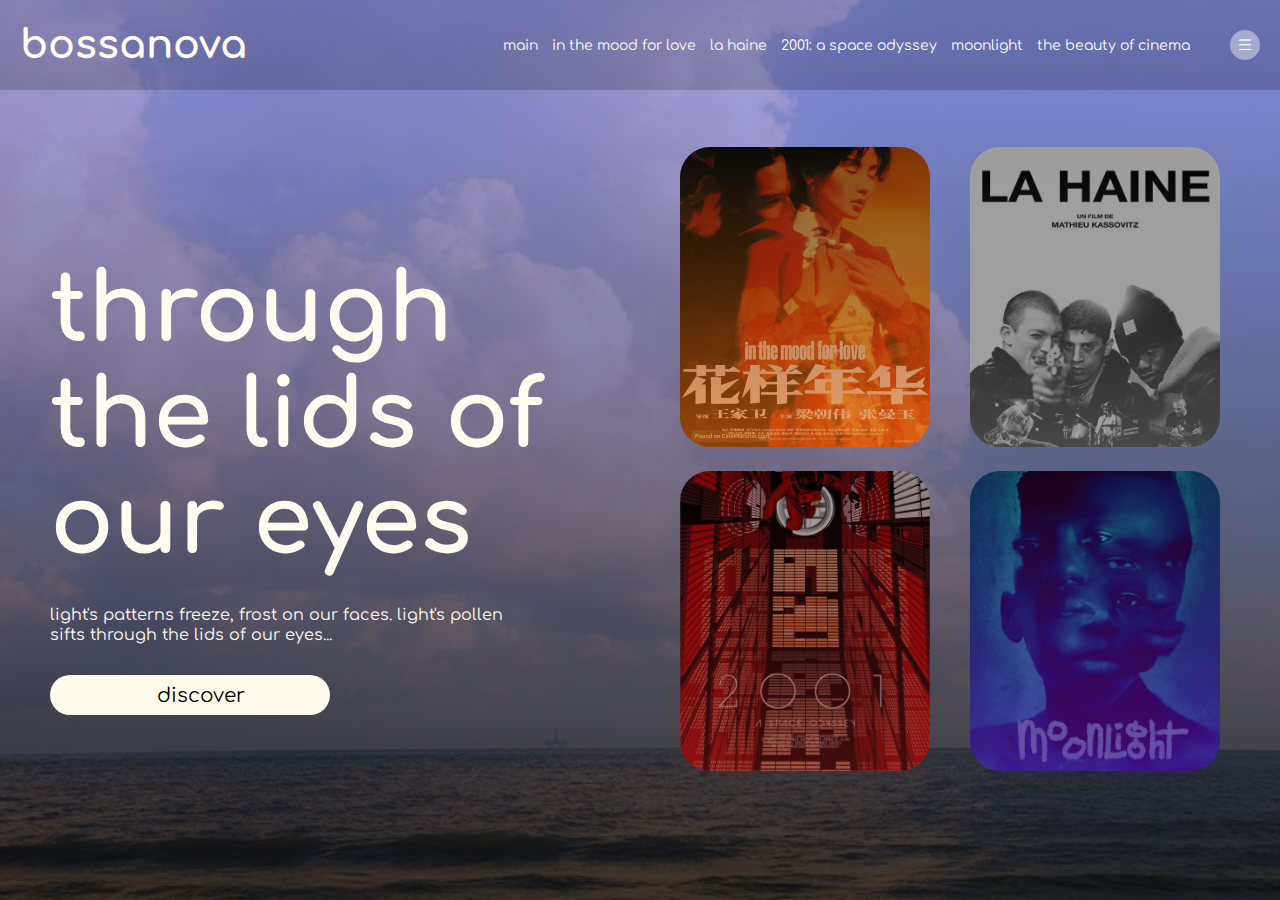
==== index.html @ d777b1a2 "pruebona" ====
<!DOCTYPE html>
<html lang="en">
<head>
    <meta charset="UTF-8">
    <meta http-equiv="X-UA-Compatible" content="IE=edge">
    <meta name="viewport" content="width=device-width, initial-scale=1.0">
    <link rel="stylesheet" href="./estilos/style.css">
    <title>main</title>
</head>
<body>
    
     <div class="container">
        <div class="navbar">
            <h1 class="logotipo">bossanova</h1>
            <nav>
                <ul class="items">
                    <li><a href="./index.html">main</a></li>
                    <li><a href="./subpáginas/in-the-mood-for-love.html">in the mood for love</a></li>
                    <li><a href="./subpáginas/la-haine.html">la haine</a></li>
                    <li><a href="./subpáginas/2001-a-space-odyssey.html">2001: a space odyssey</a></li>
                    <li><a href="./subpáginas/moonlight.html">moonlight</a></li>
                    <li><a href="./subpáginas/the-beauty-of-cinema.html">the beauty of cinema</a></li>
                </ul>
            </nav>
            <img src="./multimedia/menu.png" class="menu-icon">
        </div>

        <div class="row">
            <div class="column">
                <h2>through the lids of our eyes</h2>
                <p class="first-verse">
                    light's patterns freeze, 
                    frost on our faces.
                    light's pollen sifts
                    through the lids of our eyes...
                </p>
                <button type="button"><a class="button" href="./subpáginas/página-5.html">discover</a></button>
            </div>
            <div class="columna">
                <div>
                    <a class="movie-card card1" href="./subpáginas/in-the-mood-for-love.html"></a> 
                </div>   
                <div>
                    <a class="movie-card card2" href="./subpáginas/la-haine.html"></a> 
                </div>   
                <div>
                    <a class="movie-card card3" href="./subpáginas/2001-a-space-odyssey.html"></a> 
                </div>   
                <div>
                    <a class="movie-card card4" href="./subpáginas/moonlight.html"></a> 
                </div> 
            </div>
        </div>
     </div>    
     <section></section>
</body>
</html>
---- estilos/style.css ----
@import url('https://fonts.googleapis.com/css2?family=Cabin:wght@500&family=Comfortaa:wght@600;700&display=swap');
@import url('https://fonts.googleapis.com/css2?family=Alexandria:wght@900&family=Oswald:wght@500&family=Playfair+Display&display=swap');

*{
    padding: 0;
    margin: 0;
    ;
 }

.container {
  width: 100%;
  height: 100vh;
  background-image: linear-gradient(rgba(130, 134, 240, 0.676),rgba(0, 0, 0, 0.7)), url(../multimedia/inicio.jpg);
  background-position: center;
  background-size: cover;
  box-sizing: border-box;
  font-family: Comfortaa, cursive;
}

/*header principal*/
.navbar {
    align-items: center;
    display: flex;
    height: 90px;
    background-color: rgba(9, 9, 10, 0.194);
    width: 100%;
}   

.logotipo {
    cursor: pointer;
    text-decoration: none;
    color:rgb(255, 252, 239);
    font-weight: bold;
    font-size: 40px;
    margin-left: 20px;
}    

.menu-icon {
    width: 30px;
    cursor: pointer;
    margin-left: 40px;
    margin-right: 20px;
}    

nav {
    flex: 1;
    text-align: right;
}    

.items, li {
    margin-left: 10px;
    list-style: none;
    display: inline-block;
}    

.items, li, a {
    text-decoration: none;
    color:rgb(255, 252, 239);
    font-size: 14px;
    cursor: pointer;
}    

.row {
    display: flex;
    align-items: center;
    height: 68%;
    
}

.column {
    flex-basis: 50%;  
    padding-top: 130px; 
}

.columna {
    flex-basis: 50%;
    display: flex;
    flex-direction: row;
    flex-wrap: wrap; 
    padding-top: 130px; 
    margin-left: 40px;
}

.first-verse {
    display: flex;
    flex-basis: 10%; 
    font-size: 16px;
    color:rgb(255, 252, 239); 
    line-height: 20px; 
    padding-right: 100px;
    padding-left: 8%;
}

h2 {
    font-size: 95px;
    color:rgb(255, 252, 239);
    padding-bottom: 30px;
    padding-top: 50px;
    padding-right: 30px;
    padding-left: 8%;
}

button, .button {
    width: 280px;
    height: 40px;
    color: rgb(0, 0, 0);
    font-size: 20px;
    background-color: rgb(255, 250, 234);
    border: 0px;
    border-radius: 40px;
    outline: none;
    margin-top: 30px;
    cursor: pointer;
    font-family: Comfortaa, cursive;
    margin-left: 8%;
}

.movie-card {
   width: 250px;
   height: 300px;
   display: inline-block;
   border-radius: 30px;
   padding: 15px 25px;
   box-sizing: border-box;
   cursor: pointer;
   margin: 10px 20px;
   background-image: url(../multimedia/inthemoddforlove.jpg);
   background-position: center bottom;
   background-size: cover;
   transition: transform 0.5s;
}

.card1 {
    background-image: linear-gradient(rgba(0, 0, 0, 0.379),rgba(255, 111, 0, 0.53)), url(../multimedia/inthemoddforlove.jpg);
}

.card2 {
    background-image: linear-gradient(rgba(0, 0, 0, 0.379),rgba(110, 110, 110, 0.651)),   url(../multimedia/lhaine.jpg);
}

.card3 {
    background-image: linear-gradient(rgba(0, 0, 0, 0.379),rgba(119, 23, 23, 0.553)),  url(../multimedia/2001.jpg)
}

.card4 {
    background-image: linear-gradient(rgba(0, 0, 0, 0.379),rgba(76, 12, 144, 0.694)), url(../multimedia/moonlight.jpg);
}

.movie-card:hover {
    transform: translateY(-15px);
}

.container__itmfl {
    width: 100%;
    height: 100vh;
    background-image: linear-gradient(rgba(56, 209, 117, 0.959),rgba(0, 0, 0, 0.7)), url(../multimedia/inicio.jpg);
    background-position: center;
    background-size: cover;
    padding-left: 8%;
    padding-right: 8%;
    box-sizing: border-box;
    font-family: Comfortaa, cursive;
}

  /*header secundario*/
.navbar__secondary {
    align-items: center;
    display: flex;
    height: 90px;
    background-color: rgb(40, 40, 40);
    width: 100%;
    height: 90px;
    width: 100%;
    position: relative;
    font-family: Comfortaa, cursive;
}

  /*estructura in the mood for love*/
.container_itmfl {
   background: rgba(213,113,22,255);
   background: linear-gradient(90deg, rgba(213,113,22,255) 10%, rgba(170,0,3,255) 100%);
   height: 750px;
   width: 100%;
}

.text {
    font-family: Playfair Display, serif;
    margin-left: 600px;
    position: relative;
}

.studio-presents1 {
    color: rgb(40, 40, 40);
    position: relative;
    display: inline-block;
    writing-mode: vertical-lr;
    transform: rotate(-180deg);
    position: relative;
    margin-bottom: 475px;
}


.movie-title {
    color: rgb(40, 40, 40);
    font-size: 52px;
    position: relative;
    display: inline-block;
    writing-mode: vertical-lr;
    transform: rotate(-180deg);
    position: relative;
    margin-top: 5px;
}

.text .img {
    width: 690px;
    height: 400px;
    position: relative;
    top: 0;
    right: 0;
}

.info {
    display: flex;
    justify-content: space-evenly;
    margin-top: 30px;
}

.writtenby {
    display: inline-block;
    font-family: 'Times New Roman', Times, serif;
    margin-top: 3px;
    padding: 0px 15px;
}

.answer1 {
    display: inline-block;
    font-family: Oswald, sans-serif;
}
 
.directedby {
    display: inline-block;
    font-family: 'Times New Roman', Times, serif;
    margin-top: 3px;
    padding: 0px 15px;
}

.answer2 {
    display: inline-block;
    font-family: Oswald, sans-serif;
}

.country {
    display: inline-block;
    font-family: 'Times New Roman', Times, serif;
    margin-top: 3px;
    padding: 0px 15px;
}

.answer3 {
    display: inline-block;
    font-family: Oswald, sans-serif;
}

.genre {
    display: inline-block;
    font-family: 'Times New Roman', Times, serif;
    margin-top: 3px;
    padding: 0px 15px;
}

.answer4 {
    display: inline-block;
    font-family: Oswald, sans-serif;
}

.runningtime {
    display: inline-block;
    font-family: 'Times New Roman', Times, serif;
    margin-top: 3px;
    padding: 0px 15px;
}

.answer5 {
    display: inline-block;
    font-family: Oswald, sans-serif;
}

/*footer*/

.footer {
    background-color: rgb(40, 40, 40);
    height: 90px;
    width: 1423px;
    font-family: Comfortaa, cursive;
    color: rgba(255,250,234,1);
    display: flex;
    justify-content: space-between;
    align-items: flex-end;
}


h4 {
    display: inline-block;
    padding-bottom: 20px;
    margin-left: 20px;
    margin-right: 20px;
}

/*estructura la haine*/

.container_lhaine {
    background: rgb(104, 104, 104);
    background: linear-gradient(90deg, rgb(104, 104, 104) 10%, rgba(255,250,234,1) 100%);
    height: 750px;
    width: 100%;
 }

 .studio-presents2 {
    color: rgb(40, 40, 40);
    position: relative;
    display: inline-block;
    writing-mode: vertical-lr;
    transform: rotate(-180deg);
    position: relative;
    margin-bottom: 175px;
}

.text .img {
    width: 690px;
    height: 400px;
    position: relative;
    top: 0;
    right: 0;
    margin-top: 225px;
}

/*estructura 2001*/

.container_2001 {
    background: rgb(234, 52, 27);
    background: linear-gradient(90deg, rgb(234, 52, 27) 10%, rgba(255,234,238,255) 100%);
    height: 750px;
    width: 100%;
 }

.studio-presents3 {
    color: rgb(40, 40, 40);
    position: relative;
    display: inline-block;
    writing-mode: vertical-lr;
    transform: rotate(-180deg);
    position: relative;
    margin-bottom: 490px;
}

/*estructura moonlight*/

.container_moon {
    background: rgb(180,236,208);
    background: linear-gradient(90deg, rgb(180,236,208) 10%, rgb(109,144,129) 100%);
    height: 750px;
    width: 100%;
 }

 .studio-presents4 {
    color: rgb(40, 40, 40);
    position: relative;
    display: inline-block;
    writing-mode: vertical-lr;
    transform: rotate(-180deg);
    position: relative;
    margin-bottom: 240px;
}
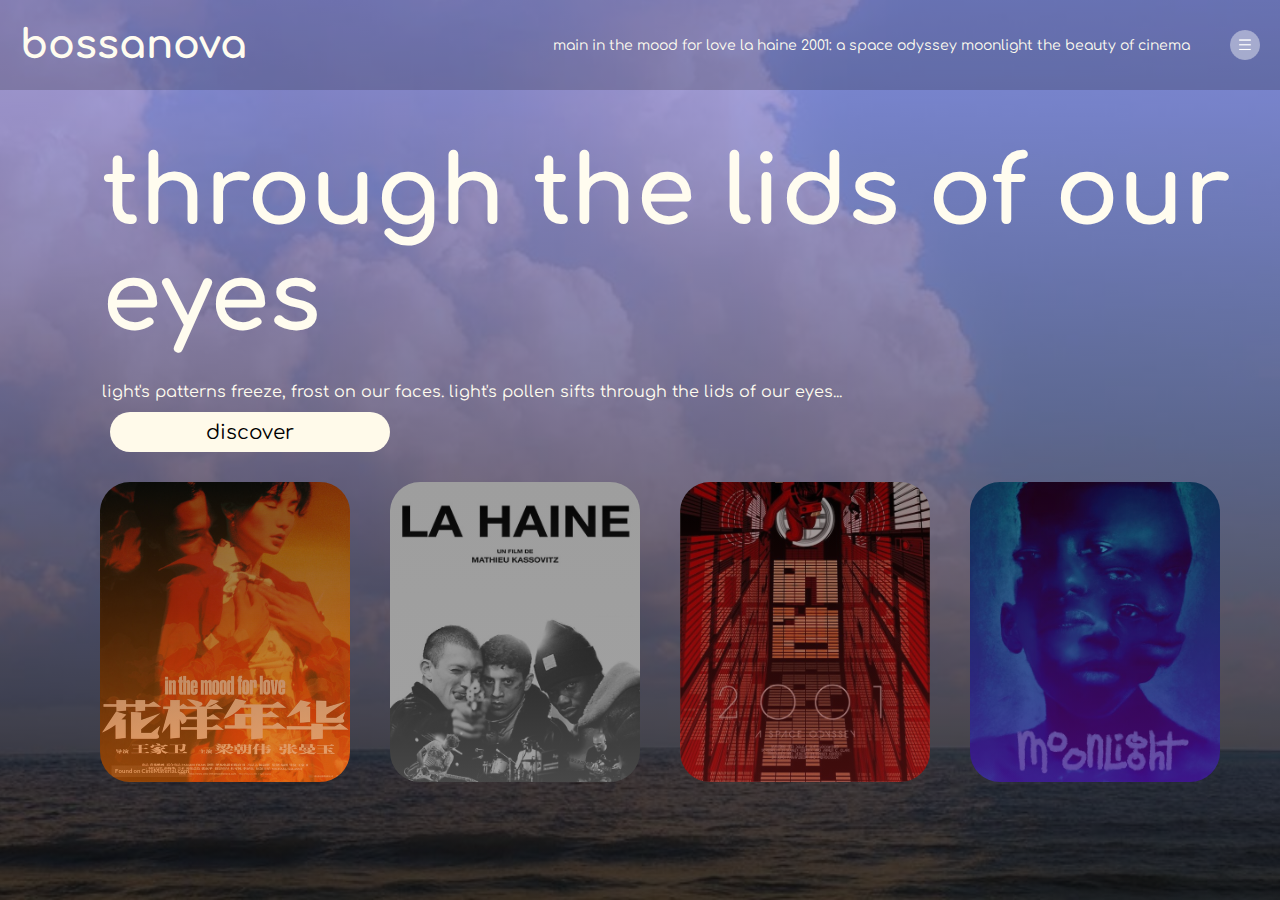
==== commit 92016848: "Correccíon segunda Entrega MauricioArroyo" ====
--- a/index.html
+++ b/index.html
@@ -4,55 +4,58 @@
     <meta charset="UTF-8">
     <meta http-equiv="X-UA-Compatible" content="IE=edge">
     <meta name="viewport" content="width=device-width, initial-scale=1.0">
+    <link
+    rel="stylesheet"
+    href="https://cdnjs.cloudflare.com/ajax/libs/animate.css/4.1.1/animate.min.css"/>
     <link rel="stylesheet" href="./estilos/style.css">
     <title>main</title>
 </head>
-<body>
-    
-     <div class="container">
-        <div class="navbar">
-            <h1 class="logotipo">bossanova</h1>
+    <body>
+        <div class="container">
+        <header class="navbar">
+            <h1 class="logotipo animate__animated animate__fadeInUp">bossanova</h1>
             <nav>
-                <ul class="items">
-                    <li><a href="./index.html">main</a></li>
-                    <li><a href="./subpáginas/in-the-mood-for-love.html">in the mood for love</a></li>
-                    <li><a href="./subpáginas/la-haine.html">la haine</a></li>
-                    <li><a href="./subpáginas/2001-a-space-odyssey.html">2001: a space odyssey</a></li>
-                    <li><a href="./subpáginas/moonlight.html">moonlight</a></li>
-                    <li><a href="./subpáginas/the-beauty-of-cinema.html">the beauty of cinema</a></li>
+                <ul class="items animate__animated animate__fadeInUp">
+                    <li><a class="anavbar" href="./index.html">main</a></li>
+                    <li><a class="anavbar" href="./subpaginas/in-the-mood-for-love.html">in the mood for love</a></li>
+                    <li><a class="anavbar" href="./subpaginas/la-haine.html">la haine</a></li>
+                    <li><a class="anavbar" href="./subpaginas/2001-a-space-odyssey.html">2001: a space odyssey</a></li>
+                    <li><a class="anavbar" href="./subpaginas/moonlight.html">moonlight</a></li>
+                    <li><a class="anavbar" href="./subpaginas/the-beauty-of-cinema.html">the beauty of cinema</a></li>
                 </ul>
             </nav>
-            <img src="./multimedia/menu.png" class="menu-icon">
-        </div>
+            <img src="./multimedia/menu.png" class="menu-icon animate__animated animate__fadeIn">
+        </header>
 
-        <div class="row">
-            <div class="column">
+        <main class="row1 animate__animated animate__fadeIn">
+            <section class="column animate__animated animate__fadeIn">
                 <h2>through the lids of our eyes</h2>
-                <p class="first-verse">
+                <p class="first-verse animate__animated animate__fadeIn">
                     light's patterns freeze, 
                     frost on our faces.
                     light's pollen sifts
                     through the lids of our eyes...
                 </p>
-                <button type="button"><a class="button" href="./subpáginas/página-5.html">discover</a></button>
-            </div>
-            <div class="columna">
+                <div class="sangria">
+                    <button type="button"><a class="button adelbutton" href="./subpaginas/the-beauty-of-cinema.html">discover</a></button>
+                </div>
+            </section>
+            <section class="columna mobile animate__animated animate__fadeIn">
                 <div>
-                    <a class="movie-card card1" href="./subpáginas/in-the-mood-for-love.html"></a> 
+                    <a class="movie-card card1" href="./subpaginas/in-the-mood-for-love.html"></a> 
                 </div>   
                 <div>
-                    <a class="movie-card card2" href="./subpáginas/la-haine.html"></a> 
+                    <a class="movie-card card2" href="./subpaginas/la-haine.html"></a> 
                 </div>   
                 <div>
-                    <a class="movie-card card3" href="./subpáginas/2001-a-space-odyssey.html"></a> 
+                    <a class="movie-card card3" href="./subpaginas/2001-a-space-odyssey.html"></a> 
                 </div>   
                 <div>
-                    <a class="movie-card card4" href="./subpáginas/moonlight.html"></a> 
+                    <a class="movie-card card4" href="./subpaginas/moonlight.html"></a> 
                 </div> 
-            </div>
-        </div>
-     </div>    
-     <section></section>
-</body>
+            </section>
+        </main>
+        </div>    
+    </body>
 </html>
 
--- a/estilos/style.css
+++ b/estilos/style.css
@@ -4,17 +4,17 @@
 *{
     padding: 0;
     margin: 0;
-    ;
+    box-sizing: border-box;
  }
 
-.container {
-  width: 100%;
-  height: 100vh;
+.container { 
+  
   background-image: linear-gradient(rgba(130, 134, 240, 0.676),rgba(0, 0, 0, 0.7)), url(../multimedia/inicio.jpg);
   background-position: center;
   background-size: cover;
   box-sizing: border-box;
   font-family: Comfortaa, cursive;
+  height: 100vh;
 }
 
 /*header principal*/
@@ -23,7 +23,6 @@
     display: flex;
     height: 90px;
     background-color: rgba(9, 9, 10, 0.194);
-    width: 100%;
 }   
 
 .logotipo {
@@ -35,6 +34,16 @@
     margin-left: 20px;
 }    
 
+.animate__animated .animate__fadeIn  {
+    --animate-duration: 3s;
+}    
+
+.logotipo:hover {
+    color: rgb(0, 30, 76);
+    transition: all 0.2s linear;
+ }    
+ 
+
 .menu-icon {
     width: 30px;
     cursor: pointer;
@@ -48,7 +57,6 @@
 }    
 
 .items, li {
-    margin-left: 10px;
     list-style: none;
     display: inline-block;
 }    
@@ -58,18 +66,39 @@
     color:rgb(255, 252, 239);
     font-size: 14px;
     cursor: pointer;
-}    
-
-.row {
+    transition: color 0.2s linear;
+}    
+
+.items, li, .anavbar:hover {
+   color: rgb(164, 200, 255);
+   transition: all 0.2s linear;
+}    
+
+.items, li, .anavbar1:hover {
+    color: rgb(159, 64, 38);
+    transition: all 0.2s linear;
+ }  
+
+ .items, li, .anavbar2:hover {
+    color: rgb(231, 245, 43);
+    transition: all 0.2s linear;
+ }  
+
+ .items, li, .anavbar3:hover {
+    color: rgb(61, 213, 216);
+    transition: all 0.2s linear;
+ }  
+
+ .items, li, .anavbar4:hover {
+    color: rgb(237, 77, 18);
+    transition: all 0.2s linear;
+ } 
+   
+
+.row1 {
     display: flex;
     align-items: center;
-    height: 68%;
-    
-}
-
-.column {
-    flex-basis: 50%;  
-    padding-top: 130px; 
+    flex-direction: column;
 }
 
 .columna {
@@ -77,7 +106,6 @@
     display: flex;
     flex-direction: row;
     flex-wrap: wrap; 
-    padding-top: 130px; 
     margin-left: 40px;
 }
 
@@ -100,7 +128,7 @@
     padding-left: 8%;
 }
 
-button, .button {
+button, .adelbutton {
     width: 280px;
     height: 40px;
     color: rgb(0, 0, 0);
@@ -109,10 +137,32 @@
     border: 0px;
     border-radius: 40px;
     outline: none;
-    margin-top: 30px;
+    margin-top: 10px;
     cursor: pointer;
     font-family: Comfortaa, cursive;
-    margin-left: 8%;
+    transition: all 0.4s linear;
+}
+
+.sangria {
+    margin-left: 110px;
+}
+
+
+.button {
+    color: rgb(0, 0, 0);
+    font-size: 20px;
+    transition: all 0.4s linear;
+}
+
+.button:hover {
+    color:rgb(255, 250, 234);
+    background-color: rgb(229, 110, 31) ;
+    transition: all 0.4s linear;
+}
+
+button:hover, .adelbutton:hover {
+    background-color: rgb(229, 110, 31);
+    transition: all 0.4s linear;
 }
 
 .movie-card {
@@ -128,6 +178,7 @@
    background-position: center bottom;
    background-size: cover;
    transition: transform 0.5s;
+   margin-top: 30px;
 }
 
 .card1 {
@@ -166,10 +217,8 @@
 .navbar__secondary {
     align-items: center;
     display: flex;
-    height: 90px;
+ 
     background-color: rgb(40, 40, 40);
-    width: 100%;
-    height: 90px;
     width: 100%;
     position: relative;
     font-family: Comfortaa, cursive;
@@ -185,30 +234,145 @@
 
 .text {
     font-family: Playfair Display, serif;
-    margin-left: 600px;
-    position: relative;
+    height: 80vh;
 }
 
 .studio-presents1 {
     color: rgb(40, 40, 40);
-    position: relative;
     display: inline-block;
     writing-mode: vertical-lr;
     transform: rotate(-180deg);
-    position: relative;
-    margin-bottom: 475px;
+    margin-bottom: auto;
+    margin-top: 30px;
 }
 
 
 .movie-title {
     color: rgb(40, 40, 40);
     font-size: 52px;
-    position: relative;
     display: inline-block;
     writing-mode: vertical-lr;
     transform: rotate(-180deg);
-    position: relative;
     margin-top: 5px;
+}
+
+.text .img {
+    width: 690px;
+    height: 400px;
+    margin-top: 0px;
+}
+
+.new {
+   display: flex;
+   justify-content: flex-end;
+   height: 100%;
+   align-items: flex-end;
+   margin-right: 20px; 
+}
+
+.info {
+    display: flex;
+    justify-content: space-evenly;
+    margin-top: 30px;
+}
+
+.writtenby {
+    display: inline-block;
+    font-family: 'Times New Roman', Times, serif;
+    margin-top: 3px;
+    padding: 0px 15px;
+}
+
+.answer1 {
+    display: inline-block;
+    font-family: Oswald, sans-serif;
+}
+ 
+.directedby {
+    display: inline-block;
+    font-family: 'Times New Roman', Times, serif;
+    margin-top: 3px;
+    padding: 0px 15px;
+}
+
+.answer2 {
+    display: inline-block;
+    font-family: Oswald, sans-serif;
+}
+
+.country {
+    display: inline-block;
+    font-family: 'Times New Roman', Times, serif;
+    margin-top: 3px;
+    padding: 0px 15px;
+}
+
+.answer3 {
+    display: inline-block;
+    font-family: Oswald, sans-serif;
+}
+
+.genre {
+    display: inline-block;
+    font-family: 'Times New Roman', Times, serif;
+    margin-top: 3px;
+    padding: 0px 15px;
+}
+
+.answer4 {
+    display: inline-block;
+    font-family: Oswald, sans-serif;
+}
+
+.runningtime {
+    display: inline-block;
+    font-family: 'Times New Roman', Times, serif;
+    margin-top: 3px;
+    padding: 0px 15px;
+}
+
+.answer5 {
+    display: inline-block;
+    font-family: Oswald, sans-serif;
+}
+
+/*footer*/
+
+.footer {
+    background-color: rgb(40, 40, 40);
+    height: 90px;
+    width: 100%;
+    font-family: Comfortaa, cursive;
+    color: rgba(255,250,234,1);
+    display: flex;
+    justify-content: space-between;
+    align-items: flex-end;
+}
+
+
+h4 {
+    display: inline-block;
+    padding-bottom: 20px;
+    margin-left: 20px;
+    margin-right: 20px;
+}
+
+/*estructura la haine*/
+
+.container_lhaine {
+    background: rgb(104, 104, 104);
+    background: linear-gradient(90deg, rgb(104, 104, 104) 10%, rgba(255,250,234,1) 100%);
+    height: 750px;
+    width: 100%;
+ }
+
+ .studio-presents2 {
+    color: rgb(40, 40, 40);
+    display: inline-block;
+    writing-mode: vertical-lr;
+    transform: rotate(-180deg);
+    margin-bottom: 10px;
+    margin-top: auto;
 }
 
 .text .img {
@@ -219,121 +383,6 @@
     right: 0;
 }
 
-.info {
-    display: flex;
-    justify-content: space-evenly;
-    margin-top: 30px;
-}
-
-.writtenby {
-    display: inline-block;
-    font-family: 'Times New Roman', Times, serif;
-    margin-top: 3px;
-    padding: 0px 15px;
-}
-
-.answer1 {
-    display: inline-block;
-    font-family: Oswald, sans-serif;
-}
- 
-.directedby {
-    display: inline-block;
-    font-family: 'Times New Roman', Times, serif;
-    margin-top: 3px;
-    padding: 0px 15px;
-}
-
-.answer2 {
-    display: inline-block;
-    font-family: Oswald, sans-serif;
-}
-
-.country {
-    display: inline-block;
-    font-family: 'Times New Roman', Times, serif;
-    margin-top: 3px;
-    padding: 0px 15px;
-}
-
-.answer3 {
-    display: inline-block;
-    font-family: Oswald, sans-serif;
-}
-
-.genre {
-    display: inline-block;
-    font-family: 'Times New Roman', Times, serif;
-    margin-top: 3px;
-    padding: 0px 15px;
-}
-
-.answer4 {
-    display: inline-block;
-    font-family: Oswald, sans-serif;
-}
-
-.runningtime {
-    display: inline-block;
-    font-family: 'Times New Roman', Times, serif;
-    margin-top: 3px;
-    padding: 0px 15px;
-}
-
-.answer5 {
-    display: inline-block;
-    font-family: Oswald, sans-serif;
-}
-
-/*footer*/
-
-.footer {
-    background-color: rgb(40, 40, 40);
-    height: 90px;
-    width: 1423px;
-    font-family: Comfortaa, cursive;
-    color: rgba(255,250,234,1);
-    display: flex;
-    justify-content: space-between;
-    align-items: flex-end;
-}
-
-
-h4 {
-    display: inline-block;
-    padding-bottom: 20px;
-    margin-left: 20px;
-    margin-right: 20px;
-}
-
-/*estructura la haine*/
-
-.container_lhaine {
-    background: rgb(104, 104, 104);
-    background: linear-gradient(90deg, rgb(104, 104, 104) 10%, rgba(255,250,234,1) 100%);
-    height: 750px;
-    width: 100%;
- }
-
- .studio-presents2 {
-    color: rgb(40, 40, 40);
-    position: relative;
-    display: inline-block;
-    writing-mode: vertical-lr;
-    transform: rotate(-180deg);
-    position: relative;
-    margin-bottom: 175px;
-}
-
-.text .img {
-    width: 690px;
-    height: 400px;
-    position: relative;
-    top: 0;
-    right: 0;
-    margin-top: 225px;
-}
-
 /*estructura 2001*/
 
 .container_2001 {
@@ -345,12 +394,11 @@
 
 .studio-presents3 {
     color: rgb(40, 40, 40);
-    position: relative;
     display: inline-block;
     writing-mode: vertical-lr;
     transform: rotate(-180deg);
-    position: relative;
-    margin-bottom: 490px;
+    margin-bottom: auto;
+    margin-top: 20px;
 }
 
 /*estructura moonlight*/
@@ -364,14 +412,275 @@
 
  .studio-presents4 {
     color: rgb(40, 40, 40);
-    position: relative;
     display: inline-block;
     writing-mode: vertical-lr;
     transform: rotate(-180deg);
-    position: relative;
-    margin-bottom: 240px;
-}
-
-
-
-
+    margin-bottom: 20px;
+    margin-top: auto;
+}
+
+/*main mobile*/
+
+@media screen and (max-width:576px) {
+
+    .navbar {
+        height: auto;
+        background-color: rgba(9, 9, 10, 0.194);
+    }    
+
+    .column {
+        flex-basis: 100%; 
+        display: flex;
+        flex-direction: column; 
+        margin-bottom: 30px;
+        align-items: center;
+    }     
+
+    button, .adelbutton {
+        font-size: 13px;
+    }
+
+    .first-verse {
+        font-size: 16px;
+        padding-right: 20px;
+        text-align: center;
+        justify-self: center;
+    }
+
+    h2 {
+        font-size: 60px;
+        color:rgb(255, 252, 239);
+        padding-top: 13px;
+        text-align:center;
+    }
+
+    .columna {
+        flex-basis: 100%;
+        display: flex;
+        flex-direction: column;
+        margin-left: 10px;
+    }
+    
+    .movie-card {
+        width: 240px;
+        height: 290px;
+        margin-top: 0px;
+     }
+
+     .card2 {
+        background-position: center;
+     } 
+
+     .card1 {
+        background-position: center;
+     }
+
+     .menu-icon {
+       display: none;
+    }   
+
+    .navbar {
+        align-items: center;
+        flex-direction: column;
+        justify-content: flex-start ;
+        display: flex;
+        height: 110px;
+        width: 100%;
+        position: relative;
+    }
+
+    .container { 
+        background-image: linear-gradient(rgba(130, 134, 240, 0.676),rgba(0, 0, 0, 0.7)), url(../multimedia/inicio.jpg);
+        background-position: center;
+        background-size: repeat;
+        height: auto;
+      }
+
+    .sangria { 
+        margin-left: 0px;
+      }
+}
+
+.flex-father {
+    width: 100%;
+    display: flex;
+    flex-direction: row;
+    align-items: center;
+    justify-content: flex-end;
+    margin-top: 20px;
+ } 
+
+ .flex-father:last-child {
+    margin-right: 20px;
+ } 
+
+ .flex-father2 {
+    width: 100%;
+    display: flex;
+    flex-direction: row;
+    align-items: center;
+    justify-content: center;
+ } 
+
+ .flex-father3 {
+    width: 400px;
+    display: flex;
+    flex-direction: row;
+    align-items: center;
+    justify-content: center;
+ } 
+
+ .blockquote {
+    margin-top: 50px;
+    text-align: justify;
+    font-family: Comfortaa, cursive;
+    font-size: 14px;
+    color: rgba(255,250,234,1);
+ } 
+
+ .blockquote-footer {
+    text-align: justify;
+    font-family: Comfortaa, cursive;
+    font-size: 10px;
+    padding-top: 10px;
+    color: rgba(255,250,234,1);
+ }
+
+ .cuadrado{
+    width: 25px;
+    height: 25px;
+ }   
+
+.cuadrado1 {
+    background-color: #fff275;
+ }   
+
+ .cuadrado2 {
+    background-color: #ff8c42;
+ }  
+
+ .cuadrado3 {
+    background-color: #FF3C38;
+ }  
+
+ .cuadrado4 {
+    background-color: #A23E48;
+ }  
+
+ .cuadrado5 {
+    background-color: #6C8EAD;
+ }  
+
+ .cuadrado6 {
+    background-color: rgb(68, 173, 234);
+ }  
+
+ .body-tboc {
+    background: rgb(0,0,0);
+    background: linear-gradient(0deg, rgba(0,0,0,1) 41%, rgba(40,40,40,1) 100%);
+ }  
+
+ .flow1, .copy1 {
+    font-size: 14px;
+ }  
+
+ .video  {
+    margin-bottom: 20px;
+ }  
+
+/*main the beauty of cinema y header secundario mobile*/
+
+ @media screen and (max-width:576px) {
+    .video {
+        width:  360px;
+        height: 203px;
+     }  
+
+     .cuadrado{
+        width: 15px;
+        height: 15px;
+        margin-top: 10px;
+     }  
+
+     .flex-father {
+        align-items: top;
+        justify-content: center;
+        flex-direction: row;
+     } 
+
+     .footer {
+        font-size: 12px;
+        text-align: center;
+        flex-direction: row;
+     } 
+
+     .flow, .copy {
+        justify-items: center;
+        align-items: flex-end;
+        margin-right: 20px;
+        margin-top: 20px;
+     } 
+
+     .navbar__secondary {
+        flex-direction: column;
+        justify-content: flex-start ;
+    }
+
+    nav {
+        flex: 1;
+        text-align: center;
+    }    
+    
+    .items, li {
+        list-style: none;
+        display: inline-block;
+        margin-bottom: 2px;
+    }    
+
+    .navbar {
+        align-items: center;
+        display: flex;
+        height: 120px;
+        width: auto;
+        background-color: rgba(9, 9, 10, 0.194);
+        padding-bottom: 50px;
+    }   
+
+    .logotipo {
+        font-weight: bold;
+        font-size: 40px;
+        margin-top: 10px;
+    }    
+
+    .mobile {
+        display: flex;
+        flex-direction: column;  
+        gap: 1rem;
+    }  
+ }
+
+ .logotipo1:hover {
+    color: rgb(159, 64, 38);
+    transition: all 0.2s linear;
+}    
+
+.logotipo2:hover {
+    color: rgb(231, 245, 43);
+    transition: all 0.2s linear;
+}   
+
+.logotipo3:hover {
+    color: rgb(61, 213, 216);
+    transition: all 0.2s linear;
+}   
+
+.logotipo4:hover {
+    color: rgb(237, 77, 18);
+    transition: all 0.2s linear;
+}   
+
+.logotipo5:hover {
+    color: rgb(0, 0, 0);
+    transition: all 0.2s linear;
+}   
+
